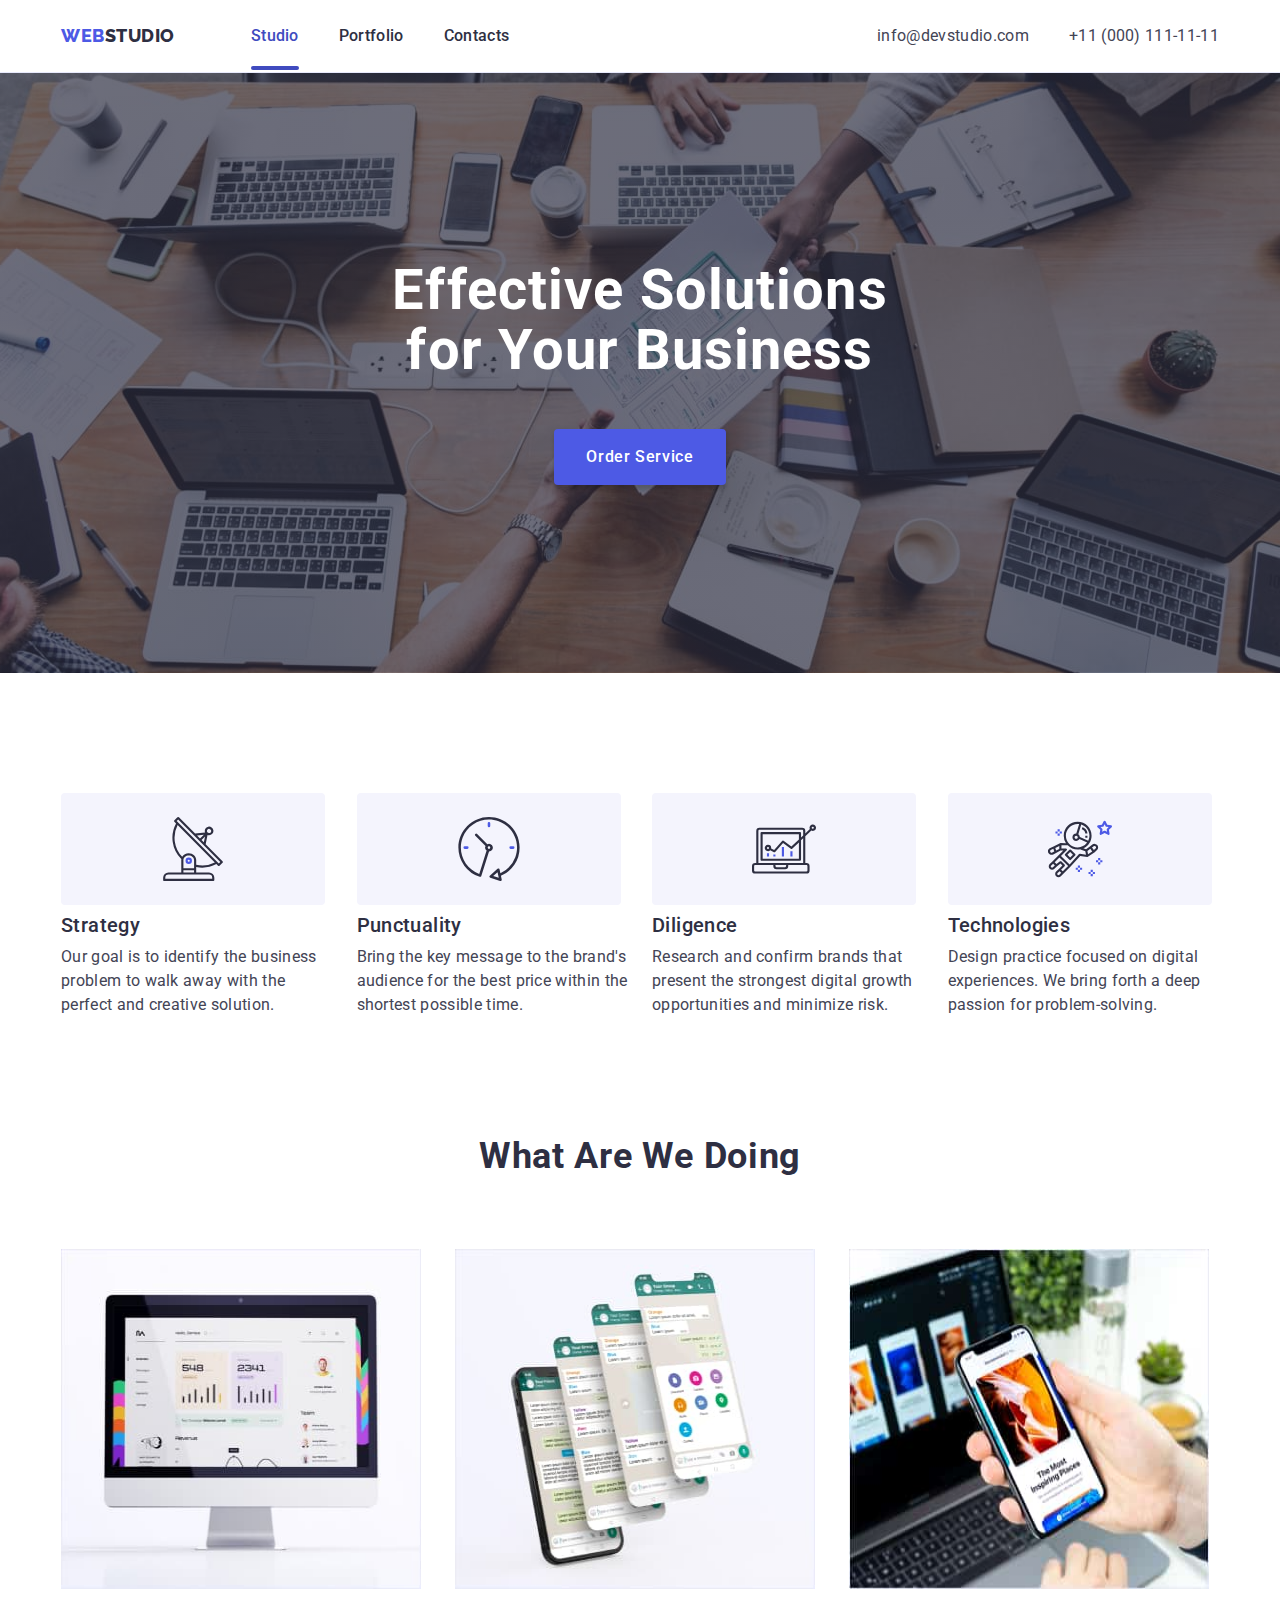
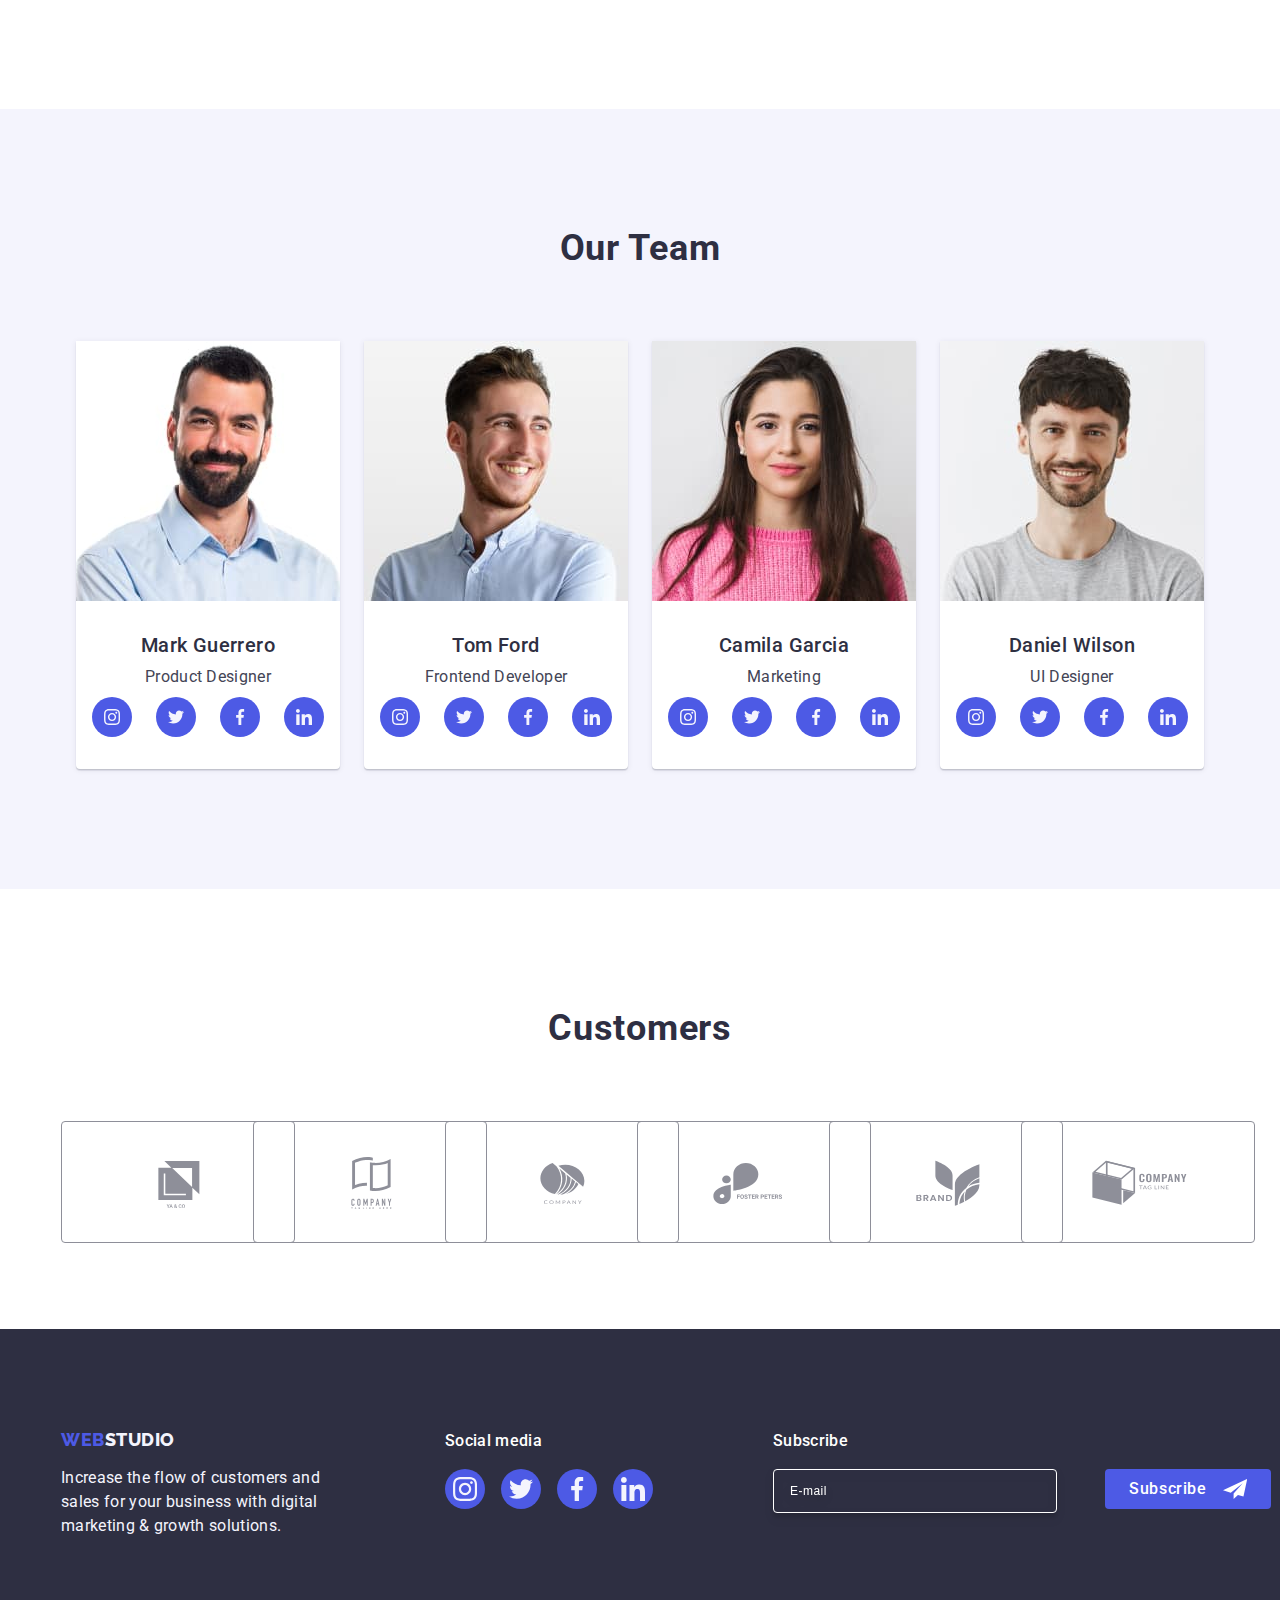
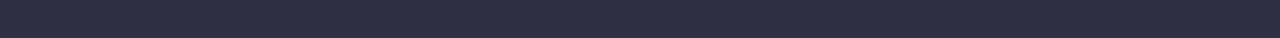
==== index.html @ d68e648c "start" ====
<!DOCTYPE html>
<html lang="en">
  <head>
    <meta charset="UTF-8" />
    <meta name="viewport" content="width=device-width, initial-scale=1.0" />
    <title>Studio</title>
    <link rel="preconnect" href="https://fonts.googleapis.com" />
    <link rel="preconnect" href="https://fonts.gstatic.com" crossorigin />
    <link
      href="https://fonts.googleapis.com/css2?family=Raleway:wght@800&family=Roboto:wght@400;500;700;900&display=swap"
      rel="stylesheet"
    />
    <link
      rel="stylesheet"
      href="https://cdnjs.cloudflare.com/ajax/libs/modern-normalize/2.0.0/modern-normalize.min.css"
      integrity="sha512-4xo8blKMVCiXpTaLzQSLSw3KFOVPWhm/TRtuPVc4WG6kUgjH6J03IBuG7JZPkcWMxJ5huwaBpOpnwYElP/m6wg=="
      crossorigin="anonymous"
      referrerpolicy="no-referrer"
    />
    <link rel="stylesheet" href="./css/stylis.css" />
  </head>

  <body>
    <header class="header">
      <div class="container header-container">
        <nav class="header-navigation">
          <a class="header-logo link" href="./index.html"
            >Web<span class="header-logo-color">Studio</span></a
          >
          <ul class="header-menu-list list">
            <li class="header-menu-item">
              <a class="header-menu-link link curren" href="./index.html"
                >Studio</a
              >
            </li>
            <li class="header-menu-item">
              <a class="header-menu-link link" href="./portfolio.html"
                >Portfolio</a
              >
            </li>
            <li class="header-menu-item">
              <a class="header-menu-link link" href="">Contacts</a>
            </li>
          </ul>
        </nav>
        <address class="header-address">
          <ul class="header-soc-list list">
            <li class="header-soc-item">
              <a href="mailto:info@devstudio.com" class="header-soc-link link"
                >info@devstudio.com</a
              >
            </li>
            <li class="header-soc-item">
              <a href="tel:+110001111111" class="header-soc-link link"
                >+11 (000) 111-11-11</a
              >
            </li>
          </ul>
        </address>
      </div>
    </header>

    <main>
      <section class="heder">
        <div class="container">
          <h1 class="heder-title">Effective Solutions for Your Business</h1>
          <button type="button" class="heder-btn" data-modal-open>
            Order Service
          </button>
        </div>
      </section>

      <section class="advantages">
        <div class="container">
          <h2 class="visually-hidden">Advantages</h2>
          <ul class="advantages-list list">
            <li class="advantages-item">
              <div class="advantages-item-top">
                <svg class="advantages-item-icon" width="64" height="64">
                  <use href="./images/icons.svg#icon-antenna-1"></use>
                </svg>
              </div>
              <h3 class="advantages-sub-title">Strategy</h3>
              <p class="advantages-item-text">
                Our goal is to identify the business problem to walk away with
                the perfect and creative solution.
              </p>
            </li>
            <li class="advantages-item">
              <div class="advantages-item-top">
                <svg class="advantages-item-icon" width="64" height="64">
                  <use href="./images/icons.svg#icon-clock-1"></use>
                </svg>
              </div>
              <h3 class="advantages-sub-title">Punctuality</h3>
              <p class="advantages-item-text">
                Bring the key message to the brand's audience for the best price
                within the shortest possible time.
              </p>
            </li>
            <li class="advantages-item">
              <div class="advantages-item-top">
                <svg class="advantages-item-icon" width="64" height="64">
                  <use href="./images/icons.svg#icon-diagram-1"></use>
                </svg>
              </div>
              <h3 class="advantages-sub-title">Diligence</h3>
              <p class="advantages-item-text">
                Research and confirm brands that present the strongest digital
                growth opportunities and minimize risk.
              </p>
            </li>
            <li class="advantages-item">
              <div class="advantages-item-top">
                <svg class="advantages-item-icon" width="64" height="64">
                  <use href="./images/icons.svg#icon-astronaut-1"></use>
                </svg>
              </div>
              <h3 class="advantages-sub-title">Technologies</h3>
              <p class="advantages-item-text">
                Design practice focused on digital experiences. We bring forth a
                deep passion for problem-solving.
              </p>
            </li>
          </ul>
        </div>
      </section>

      <section class="boing">
        <div class="container">
          <h2 class="boing-title">What are we doing</h2>
          <ul class="boing-list list">
            <li class="boing-item">
              <img src="./images/img-1.jpg" alt="/" width="360" height="340" />
            </li>
            <li class="boing-item">
              <img src="./images/img-2.jpg" alt="/" width="360" height="340" />
            </li>
            <li class="boing-item">
              <img src="./images/img-3.jpg" alt="/" width="360" height="340" />
            </li>
          </ul>
        </div>
      </section>

      <section class="team">
        <div class="container">
          <h2 class="team-title">Our Team</h2>
          <ul class="team-list list">
            <li class="team-item">
              <img
                src="./images/team-img-1.jpg"
                alt="Mark Guerrero"
                width="264"
                height="260"
              />
              <div class="team-list-section">
                <h3 class="team-our-title">Mark Guerrero</h3>
                <p class="team-item-text">Product Designer</p>
                <ul class="team-list-top list">
                  <li class="team-item-icon">
                    <a class="team-icons-wrap" href="instagram-2">
                      <svg class="team-icons" width="16" height="16">
                        <use href="./images/icons.svg#icon-instagram-2"></use>
                      </svg>
                    </a>
                  </li>
                  <li class="team-item-icon">
                    <a class="team-icons-wrap" href="twitter-1">
                      <svg class="team-icons" width="16" height="16">
                        <use href="./images/icons.svg#icon-twitter-1"></use>
                      </svg>
                    </a>
                  </li>
                  <li class="team-item-icon">
                    <a class="team-icons-wrap" href="facebook-1">
                      <svg class="team-icons" width="16" height="16">
                        <use href="./images/icons.svg#icon-facebook-1"></use>
                      </svg>
                    </a>
                  </li>
                  <li class="team-item-icon">
                    <a class="team-icons-wrap" href="linkedin-1">
                      <svg class="team-icons" width="16" height="16">
                        <use href="./images/icons.svg#icon-linkedin-1"></use>
                      </svg>
                    </a>
                  </li>
                </ul>
              </div>
            </li>
            <li class="team-item">
              <img
                class="team-pic"
                src="./images/team-img-2.jpg"
                alt="Tom Ford"
                width="264"
                height="260"
              />
              <div class="team-list-section">
                <h3 class="team-our-title">Tom Ford</h3>
                <p class="team-item-text">Frontend Developer</p>
                <ul class="team-list-top list">
                  <li class="team-item-icon">
                    <a class="team-icons-wrap" href="instagram-2">
                      <svg class="team-icons" width="16" height="16">
                        <use href="./images/icons.svg#icon-instagram-2"></use>
                      </svg>
                    </a>
                  </li>
                  <li class="team-item-icon">
                    <a class="team-icons-wrap" href="twitter-1">
                      <svg class="team-icons" width="16" height="16">
                        <use href="./images/icons.svg#icon-twitter-1"></use>
                      </svg>
                    </a>
                  </li>
                  <li class="team-item-icon">
                    <a class="team-icons-wrap" href="facebook-1">
                      <svg class="team-icons" width="16" height="16">
                        <use href="./images/icons.svg#icon-facebook-1"></use>
                      </svg>
                    </a>
                  </li>
                  <li class="team-item-icon">
                    <a class="team-icons-wrap" href="linkedin-1">
                      <svg class="team-icons" width="16" height="16">
                        <use href="./images/icons.svg#icon-linkedin-1"></use>
                      </svg>
                    </a>
                  </li>
                </ul>
              </div>
            </li>
            <li class="team-item">
              <img
                class="team-pic"
                src="./images/team-img-3.jpg"
                alt="Camila Garcia"
                width="264"
                height="260"
              />
              <div class="team-list-section">
                <h3 class="team-our-title">Camila Garcia</h3>
                <p class="team-item-text">Marketing</p>
                <ul class="team-list-top list">
                  <li class="team-item-icon">
                    <a class="team-icons-wrap" href="instagram-2">
                      <svg class="team-icons" width="16" height="16">
                        <use href="./images/icons.svg#icon-instagram-2"></use>
                      </svg>
                    </a>
                  </li>
                  <li class="team-item-icon">
                    <a class="team-icons-wrap" href="twitter-1">
                      <svg class="team-icons" width="16" height="16">
                        <use href="./images/icons.svg#icon-twitter-1"></use>
                      </svg>
                    </a>
                  </li>
                  <li class="team-item-icon">
                    <a class="team-icons-wrap" href="facebook-1">
                      <svg class="team-icons" width="16" height="16">
                        <use href="./images/icons.svg#icon-facebook-1"></use>
                      </svg>
                    </a>
                  </li>
                  <li class="team-item-icon">
                    <a class="team-icons-wrap" href="linkedin-1">
                      <svg class="team-icons" width="16" height="16">
                        <use href="./images/icons.svg#icon-linkedin-1"></use>
                      </svg>
                    </a>
                  </li>
                </ul>
              </div>
            </li>
            <li class="team-item">
              <img
                class="team-pic"
                src="./images/team-img-4.jpg"
                alt="Daniel Wilson"
                width="264"
                height="260"
              />
              <div class="team-list-section">
                <h3 class="team-our-title">Daniel Wilson</h3>
                <p class="team-item-text">UI Designer</p>
                <ul class="team-list-top list">
                  <li class="team-item-icon">
                    <a class="team-icons-wrap" href="instagram-2">
                      <svg class="team-icons" width="16" height="16">
                        <use href="./images/icons.svg#icon-instagram-2"></use>
                      </svg>
                    </a>
                  </li>
                  <li class="team-item-icon">
                    <a class="team-icons-wrap" href="twiter-1">
                      <svg class="team-icons" width="16" height="16">
                        <use href="./images/icons.svg#icon-twitter-1"></use>
                      </svg>
                    </a>
                  </li>
                  <li class="team-item-icon">
                    <a class="team-icons-wrap" href="facebook-1">
                      <svg class="team-icons" width="16" height="16">
                        <use href="./images/icons.svg#icon-facebook-1"></use>
                      </svg>
                    </a>
                  </li>
                  <li class="team-item-icon">
                    <a class="team-icons-wrap" href="linkedin-1">
                      <svg class="team-icons" width="16" height="16">
                        <use href="./images/icons.svg#icon-linkedin-1"></use>
                      </svg>
                    </a>
                  </li>
                </ul>
              </div>
            </li>
          </ul>
        </div>
      </section>

      <section class="besteleng">
        <div class="container">
          <h2 class="besteleng-title">Customers</h2>
          <ul class="besteleng-list list">
            <li class="besteleng-item">
              <a class="besteleng-item-top" href="icon-Logo-4">
                <svg class="besteleng-icon" width="104" height="56">
                  <use href="./images/icons.svg#icon-Logo-4"></use>
                </svg>
              </a>
            </li>
            <li class="besteleng-item">
              <a class="besteleng-item-top" href="icon-Logo-1">
                <svg class="besteleng-icon" width="104" height="56">
                  <use href="./images/icons.svg#icon-Logo-1"></use>
                </svg>
              </a>
            </li>
            <li class="besteleng-item">
              <a class="besteleng-item-top" href="icon-Logo-2">
                <svg class="besteleng-icon" width="104" height="56">
                  <use href="./images/icons.svg#icon-Logo-2"></use>
                </svg>
              </a>
            </li>
            <li class="besteleng-item">
              <a class="besteleng-item-top" href="icon-Logo-3">
                <svg class="besteleng-icon" width="104" height="56">
                  <use href="./images/icons.svg#icon-Logo-3"></use>
                </svg>
              </a>
            </li>
            <li class="besteleng-item">
              <a class="besteleng-item-top" href="icon-Logo">
                <svg class="besteleng-icon" width="104" height="56">
                  <use href="./images/icons.svg#icon-Logo"></use>
                </svg>
              </a>
            </li>
            <li class="besteleng-item">
              <a class="besteleng-item-top" href="icon-Logo-6">
                <svg class="besteleng-icon" width="104" height="56">
                  <use href="./images/icons.svg#icon-Logo-6"></use>
                </svg>
              </a>
            </li>
          </ul>
        </div>
      </section>
    </main>

    <footer class="footer">
      <div class="container footer-container">
        <div class="footer-logo-wrap">
          <a class="footer-logo-color link" href="./index.html"
            >Web<span class="footer-logo">Studio</span></a
          >
          <p class="footer-item-text">
            Increase the flow of customers and sales for your business with
            digital marketing & growth solutions.
          </p>
        </div>
        <div class="footer-icon">
          <p class="footer-text">Social media</p>
          <ul class="footer-icons-list list">
            <li class="footer-icons-item">
              <a class="footer-icons-link link" href="instagram-2">
                <svg class="footer-item-icons" width="24" height="24">
                  <use href="./images/icons.svg#icon-instagram-2"></use>
                </svg>
              </a>
            </li>
            <li class="footer-icons-item">
              <a class="footer-icons-link link" href="twitter-1">
                <svg class="footer-item-icons" width="24" height="24">
                  <use href="./images/icons.svg#icon-twitter-1"></use>
                </svg>
              </a>
            </li>
            <li class="footer-icons-item">
              <a class="footer-icons-link link" href="facebook-1">
                <svg class="footer-item-icons" width="24" height="24">
                  <use href="./images/icons.svg#icon-facebook-1"></use>
                </svg>
              </a>
            </li>
            <li class="footer-icons-item">
              <a class="footer-icons-link link" href="linkedin-1">
                <svg width="24" height="24" class="footer-item-icons">
                  <use href="./images/icons.svg#icon-linkedin-1"></use>
                </svg>
              </a>
            </li>
          </ul>
        </div>
        <div class="footer-button">
          <p class="footer-form-text">Subscribe</p>
          <form class="footer-form">
            <label aria-label="footer email input" class="footer-wrap">
              <input
                type="email"
                name="footer-main"
                class="footer-input"
                placeholder="E-mail"
              />
            </label>
            <button type="submit" class="footer-btn btn">
              Subscribe
              <svg class="footer-icon-btn" width="24" height="24">
                <use href="./images/icons.svg#icon-icon-teleg-1"></use>
              </svg>
            </button>
          </form>
        </div>
      </div>
    </footer>

    <div class="backdrop is-hidden" data-modal>
      <div class="modal">
        <button type="button" class="modal-close-btn" data-modal-close>
          <svg class="modal-icon-close" width="8" height="8">
            <use href="./images/icons.svg#icon-close-btn-1"></use>
          </svg>
        </button>
        <p class="modal-title">Leave your contacts and we will call you back</p>
        <form class="modal-form">
          <div class="modal-field">
            <label for="user-name" class="modal-label">Name</label>
            <div class="modal-input-wrap">
              <input
                type="text"
                class="modal-input"
                name="user-name"
                placeholder="Name*"
                required
                id="user-name"
              />
              <svg class="modal-icon" width="18" height="24">
                <use href="./images/icons.svg#icon-user"></use>
              </svg>
            </div>
          </div>
          <div class="modal-field">
            <label for="user-phone" class="modal-label">Phone</label>
            <div class="modal-input-wrap">
              <input
                type="tel"
                class="modal-input"
                name="user-phone"
                placeholder="Phone*"
                required
                id="user-phone"
              />
              <svg class="modal-icon" width="18" height="24">
                <use href="./images/icons.svg#icon-tel"></use>
              </svg>
            </div>
          </div>
          <div class="modal-field">
            <label for="user-email" class="modal-label">Email</label>
            <div class="modal-input-wrap">
              <input
                type="email"
                class="modal-input"
                name="user-email"
                placeholder="Email"
                id="user-email"
              />
              <svg class="modal-icon" width="18" height="24">
                <use href="./images/icons.svg#icon-email-1"></use>
              </svg>
            </div>
          </div>
          <div class="modal-close">
            <label for="user-comment" class="modal-label">Comment</label>
            <textarea
              name="user-comment"
              id="user-comment"
              class="modal-comment"
              placeholder="Text input"
            ></textarea>
          </div>
          <div class="modal-field-link">
            <input
              type="checkbox"
              id="user-privacy"
              name="user-privacy"
              value="true"
              class="modal-check visually-hidden"
            />
            <label for="user-privacy" class="modal-check-text">
              <span class="modal-check-wrap">
                <svg class="check-icon" width="10" height="8">
                  <use href="./images/icons.svg#icon-Vector-1"></use>
                </svg>
              </span>
              I accept the terms and conditions of the
              <a href="" class="modal-check-link"> Privacy Policy</a>
            </label>
          </div>
          <button type="submit" class="modal-form-btn">Send</button>
        </form>
      </div>
    </div>
    <script src="./is/model.js"></script>
  </body>
</html>
---- css/stylis.css ----
:root {
  --navyblue: #2e2f42;
  --slate: #434455;
  --iris: #4d5ae5;
  --ocean: #404bbf;
  --green: #31d0aa;
  --lightslate: #8e8f99;
  --cornflower: #e7e9fc;
  --cloud: #f4f4fd;
  --navyblue-modal: #2e2f42;
  --grey: #2e2f42;
  --white: #ffffff;
  --dairy: #fcfcfc;
}
body {
  font-family: "Raleway", sans-serif;
  font-family: "Roboto", sans-serif;
  background-color: var(--brand-color4);
  color: #434455;
  background-color: #fff;
  margin: 0;
  padding: 0;
  box-sizing: border-box;
}

.list {
  list-style: none;
}
.link {
  text-decoration: none;
  color: currentColor;
}
p,
h1,
h2,
h3,
h4,
h5,
h6 {
  margin-top: 0;
  margin-bottom: 0;
}
ul,
ol {
  padding-left: 0;
  margin-top: 0;
  margin-bottom: 0;
}
img {
  display: block;
}
.visually-hidden {
  position: absolute;
  width: 1px;
  height: 1px;
  margin: -1px;
  border: 0;
  padding: 0;
  white-space: nowrap;
  clip-path: inset(100%);
  clip: rect(0 0 0 0);
  overflow: hidden;
}
button {
  font-family: inherit;
  cursor: pointer;
}
.container {
  /* width: 1440px;*/
  width: 100%;
  max-width: 1158px;
  padding-left: 15px;
  padding-right: 15px;
  margin: 0 auto;
}
/**----------------HEADER--------------*/
.header {
  border-bottom: 1px solid #e7e9fc;
  box-shadow: 0px 2px 1px rgba(46, 47, 66, 0.08),
    0px 1px 1px rgba(46, 47, 66, 0.16), 0px 1px 6px rgba(46, 47, 66, 0.08);
}
.header-container {
  display: flex;
}
.header-navigation {
  display: flex;
  align-items: center;
}
.header-logo {
  color: var(--iris, #4d5ae5);
  font-family: "Raleway", sans-serif;
  font-size: 18px;
  font-weight: 800;
  line-height: 1.17;
  letter-spacing: 0.03em;
  text-transform: uppercase;
  max-width: 44px 70px;
  margin-right: 76px;
  position: relative;
}
.header-logo-color {
  color: var(--navyblue, #2e2f42);
  font-family: "Raleway", sans-serif;
  font-size: 18px;
  font-weight: 800;
  line-height: 1.17;
  letter-spacing: 0.03em;
  text-transform: uppercase;
}
.header-menu-list {
  display: flex;
  gap: 40px;
  justify-content: space-between;
  align-items: center;
}
.header-menu-item {
  padding: 24px 0;
}
.header-menu-link {
  color: var(--navyblue, #2e2f42);
  /* Body Medium */
  font-size: 16px;
  font-weight: 500;
  line-height: 1.5;
  letter-spacing: 0.02em;
  text-decoration: none;
  padding: 24px 0;
  transition: color 250ms cubic-bezier(0.4, 0, 0.2, 1);
}
.header-menu-link:hover,
.header-menu-link:focus {
  position: relative;
  color: var(--ocean, #404bbf);
}

.header-address {
  font-style: normal;
  margin-left: auto;
}
.header-soc-list {
  display: flex;
  gap: 40px;
  padding: 24px 0;
}
.header-soc-link {
  color: var(--slate, #434455);
  /* Body */
  font-size: 16px;
  line-height: 1.5;
  letter-spacing: 0.02em;
  transition: color 250ms cubic-bezier(0.4, 0, 0.2, 1);
}
.header-soc-link:hover,
.header-soc-link:focus {
  color: var(--ocean, #0015ff);
}
.curren::after {
  content: "";
  position: absolute;
  left: 0;
  bottom: -1px;
  height: 4px;
  background-color: #404bbf;
  border-radius: 2px;
  width: 100%;
}
.curren {
  position: relative;
  color: #404bbf;
}

/**----------------heder-------------*/
.heder {
  background-color: var(--navy-blue, #2e2f42);
  padding-top: 188px;
  padding-bottom: 188px;
  margin: 0 auto;
  color: var(--white-color);
  background-image: linear-gradient(
      rgba(46, 47, 66, 0.7),
      rgba(46, 47, 66, 0.7)
    ),
    url(../images/people-office1.jpg);
  max-width: 1440px;
  background-repeat: no-repeat;
  background-position: center;
  background-size: cover;
}
.heder-title {
  color: var(--white, #fff);
  text-align: center;
  /* Header 1 */
  font-size: 56px;
  max-width: 496px;
  margin: 0 auto 48px auto;
  line-height: 1.07;
  letter-spacing: 0.02em;
}
.heder-btn {
  color: var(--white, #fff);
  /* Button Text */
  cursor: pointer;
  font-size: 16px;
  font-weight: 500;
  line-height: 1.5;
  letter-spacing: 0.04em;
  background: var(--iris, #4d5ae5);
  display: block;
  min-width: 169px;
  padding: 16px 32px;
  margin: 0 auto;
  border: none;
  border-radius: 4px;
  box-shadow: 0px 4px 4px 0px rgba(0, 0, 0, 0.15);
  transition: background-color 250ms cubic-bezier(0.4, 0, 0.2, 1);
}
.heder-btn:hover,
.heder-btn:focus {
  background-color: #404bbf;
}

/**------------------ADVANTAGES------------*/
.advantages {
  padding-top: 120px;
  padding-bottom: 120px;
}

.advantages-list {
  display: flex;
  gap: 24px;
}
.advantages-item {
  width: calc((100% - 72px) / 4);
}
.advantages-sub-title {
  color: var(--navyblue, #2e2f42);
  /* Header 3 */
  font-size: 20px;
  font-weight: 500;
  line-height: 1.2;
  letter-spacing: 0.02em;
  margin-bottom: 8px;
}
.advantages-item-text {
  color: var(--slate, #434455);
  /* Body */
  font-size: 16px;
  line-height: 1.5;
  letter-spacing: 0.02em;
}
.advantages-item-top {
  width: 264px;
  height: 112px;
  flex-shrink: 0;
  display: flex;
  align-items: center;
  justify-content: center;
  border-radius: 4px;
  background: var(--cloud, #f4f4fd);
  margin-bottom: 8px;
}

/*--------------BOING--------------*/
.boing {
  padding-top: 0;
  padding-bottom: 120px;
}
.boing-list {
  display: flex;
  gap: 24px;
  list-style: none;
}
.boing-item {
  width: calc((100% - 48px) / 3);
  flex-direction: column;
  align-items: flex-start;
}
.boing-title {
  color: var(--navyblue, #2e2f42);
  /* Header 2 */
  text-align: center;
  font-size: 36px;
  line-height: 1.11;
  letter-spacing: 0.02em;
  text-transform: capitalize;
  margin-bottom: 72px;
}
/**-----------TEAM-----------------*/
.team {
  background: var(--cloud, #f4f4fd);
  padding: 120px 0;
}

.team-list {
  display: flex;
  justify-content: center;
  gap: 24px;
}
.team-title {
  color: var(--navyblue, #2e2f42);
  /* Header 2 */
  text-align: center;
  font-size: 36px;
  line-height: 1.11;
  letter-spacing: 0.02em;
  text-transform: capitalize;
  margin-bottom: 72px;
}
.team-item {
  width: calc((100% -72px) / 4);
  background: var(--white, #fff);
  border-radius: 0px 0px 4px 4px;
  box-shadow: 0px 1px 6px rgba(46, 47, 66, 0.08),
    0px 1px 1px rgba(46, 47, 66, 0.16), 0px 2px 1px rgba(46, 47, 66, 0.08);
}
.team-list-section {
  padding: 32px 0;
  text-align: center;
}
.team-our-title {
  color: var(--navyblue, #2e2f42);
  /* Header 3 */
  font-size: 20px;
  font-weight: 500;
  line-height: 1.2;
  letter-spacing: 0.02em;
  margin-bottom: 8px;
  text-align: center;
}
.team-item-text {
  color: var(--slate, #434455);
  /* Body */
  font-size: 16px;
  line-height: 1.5;
  letter-spacing: 0.02em;
  text-align: center;
  margin-bottom: 8px;
}
.team-list-top {
  display: flex;
  justify-content: center;
  gap: 24px;
}

.team-item-icon {
  width: 40px;
  height: 40px;
  display: flex;
  align-items: baseline;
}
.team-icons-wrap {
  width: 100%;
  height: 100%;
  background-color: #4d5ae5;
  border-radius: 50%;
  display: flex;
  align-items: center;
  justify-content: center;
  transition: background-color 250ms cubic-bezier(0.4, 0, 0.2, 1);
}
.team-icons-wrap:hover,
.team-icons-wrap:focus {
  background-color: #404bbf;
}
.team-icons {
  fill: #f4f4fd;
}
/**-----------------besteleng--------------*/

.besteleng {
  padding-top: 120px;
  padding-bottom: 120px;
}
.besteleng-title {
  color: var(--navyblue, #2e2f42);
  text-align: center;
  /* Header 2 */
  font-size: 36px;
  line-height: 1.11;
  letter-spacing: 0.02em;
  text-transform: capitalize;
  margin-bottom: 72px;
}
.besteleng-list {
  display: flex;
  gap: 24px;
}
.besteleng-item {
  width: calc((100% - 120px) / 6);
  width: 168px;
  height: 88px;
}
.besteleng-item-top {
  padding: 16px 32px;
  width: 100%;
  height: 100%;
  /*flex-shrink: 0;*/
  display: flex;
  align-items: center;
  justify-content: center;
  border-radius: 4px;
  border: 1px solid var(--lightslate, #8e8f99);
  color: var(--lightslate);
  transition: border-color 250ms cubic-bezier(0.4, 0, 0.2, 1),
    color 250ms cubic-bezier(0.4, 0, 0.2, 1);
}
.besteleng-icon {
  fill: currentColor;
}
.besteleng-item-top:hover,
.besteleng-item-top:focus {
  border-color: #404bbf;
  color: #404bbf;
}
.besteleng-item-top:hover .besteleng-icon {
  color: #404bbf;
}

/**-----------------FOOTER-----------------*/

.footer {
  background: var(--navyblue, #2e2f42);
  padding-top: 100px;
  padding-bottom: 100px;
}
.footer-container {
  display: flex;
  align-items: baseline;
}

.footer-logo-wrap {
  margin-right: 120px;
}
.footer-logo {
  color: var(--cloud, #f4f4fd);
  font-family: "Raleway", sans-serif;
  font-size: 18px;
  font-weight: 800;
  line-height: 1.17;
  letter-spacing: 0.03em;
  text-transform: uppercase;
  max-width: 44px 70px;
  display: inline-block;
}
.footer-logo-color {
  color: var(--iris, #4d5ae5);
  font-family: "Raleway", sans-serif;
  font-size: 18px;
  font-weight: 800;
  line-height: 1.17;
  letter-spacing: 0.03em;
  text-transform: uppercase;
  display: inline-block;
  margin-bottom: 16px;
}
.footer-item-text {
  color: var(--cloud, #f4f4fd);
  /* Body */
  font-size: 16px;
  line-height: 1.5;
  letter-spacing: 0.02em;
  width: 264px;
}
.footer-item-title {
  color: var(--white, #fff);
  /* Body Medium */
  font-size: 16px;
  font-weight: 500;
  line-height: 1.5;
  letter-spacing: 0.02em;
}

.footer-text {
  color: var(--white, #fff);
  /* Body Medium */
  font-size: 16px;
  font-weight: 500;
  line-height: 1.5;
  letter-spacing: 0.02em;
  margin-bottom: 16px;
}
.footer-icon {
  margin-right: 120px;
}

.footer-icons-list {
  display: flex;
  gap: 16px;
}
.footer-icons-item {
  width: 40px;
  height: 40px;
}
.footer-icons-link {
  width: 100%;
  height: 100%;
  background-color: #4d5ae5;
  border-radius: 50%;
  display: flex;
  align-items: center;
  justify-content: center;
  transition: background-color 250ms cubic-bezier(0.4, 0, 0.2, 1);
}
.footer-icons-link:hover,
.footer-icons-link:focus {
  background-color: #31d0aa;
}
.footer-item-icons {
  fill: #f4f4fd;
}
.footer-form {
  gap: 24px;
  display: flex;
  justify-content: space-between;
}

.footer-form-text {
  color: var(--white, #fff);
  /* Body Medium */
  font-size: 16px;
  font-weight: 500;
  line-height: 1.5;
  letter-spacing: 0.02em;
  margin-bottom: 16px;
}
.footer-input {
  width: 264px;
  height: 40px;
  padding-left: 16px;
  border-radius: 4px;
  border: 1px solid var(--white, #fff);
  box-shadow: 0px 4px 4px 0px rgba(0, 0, 0, 0.15);
  background: var(--navyblue, #2e2f42);
  background-color: transparent;
  margin-right: 24px;
  font-size: 12px;
  line-height: 1.5;
  letter-spacing: 0.04em;
  filter: drop-shadow(0px 4px 4px rgba(0, 0, 0, 0.15));
  color: #ffffff;
}
.footer-input::placeholder {
  color: #ffffff;
  font-size: 12px;
  line-height: 2;
  letter-spacing: 0.04em;
}
.footer-btn.btn {
  min-width: 165px;
  height: 40px;
  display: flex;
  justify-content: center;
  align-items: center;
  font-family: "Roboto", sans-serif;
  font-size: 16px;
  font-weight: 500;
  line-height: 1.5;
  letter-spacing: 0.04em;
  padding: 8px 24px;
  cursor: pointer;
  background-color: #4d5ae5;
  border: none;
  border-radius: 4px;
  color: #ffffff;
}
.footer-icon-btn {
  margin-left: 16px;
  fill: #ffffff;
}
/*--------------------MODAL-----------------------*/

.backdrop {
  position: fixed;
  width: 100%;
  height: 100%;
  background-color: rgba(76, 76, 76, 0.596);
  top: 0;
  background-color: rgba(46, 47, 66, 0.4);
  transition: opacity 250ms cubic-bezier(0.4, 0, 0.2, 1),
    visibility 250ms cubic-bezier(0.4, 0, 0.2, 1);
}
.modal {
  position: absolute;
  top: 50%;
  left: 50%;
  transform: translate(-50%, -50%);
  width: 408px;
  min-height: 584px;
  border-radius: 4px;
  background: var(--dairy, #fcfcfc);
  box-shadow: 0px 2px 1px 0px rgba(0, 0, 0, 0.2),
    0px 1px 3px 0px rgba(0, 0, 0, 0.12), 0px 1px 1px 0px rgba(0, 0, 0, 0.14);
  transition: transform 250ms cubic-bezier(0.4, 0, 0.2, 1);
  padding: 72px 24px 24px 24px;
  margin-bottom: 8px;
}
.modal-close-btn {
  position: absolute;
  top: 24px;
  right: 24px;
  width: 24px;
  height: 24px;
  border-radius: 50%;
  display: flex;
  align-items: center;
  justify-content: center;
  background-color: #e7e9fc;
  border: 1px solid rgba(0, 0, 0, 0.1);
  padding: 0;
  stroke-width: 1px;
  stroke: rgba(0, 0, 0, 0.1);
  transition: background-color 250ms cubic-bezier(0.4, 0, 0.2, 1),
    border 250ms cubic-bezier(0.4, 0, 0.2, 1);
}
.modal-close-btn:hover,
.modal-close-btn:focus {
  background-color: #404bbf;
  border: none;
  fill: #ffffff;
}
.modal-icon {
  transition: fill 250ms cubic-bezier(0.4, 0, 0.2, 1);
}
.is-hidden {
  opacity: 0;
  visibility: hidden;
  pointer-events: none;
}
.modal-icon-close {
  position: absolute;
  left: 8px;
}
.modal-close-btn {
}
.modal-title {
  color: var(--navyblue, #2e2f42);
  text-align: center;
  /* Body Medium */
  font-size: 16px;
  font-weight: 500;
  line-height: 1.5;
  letter-spacing: 0.02em;
  margin-bottom: 16px;
}
.modal-input {
  width: 100%;
  height: 40px;
  background-color: transparent;
  border-radius: 4px;
  border: 1px solid rgba(46, 47, 66, 0.4);
  padding-left: 38px;

  font-size: 14px;
  outline: transparent;
  transition: border-color 250ms cubic-bezier(0.4, 0, 0.2, 1);
}
.modal-input:focus {
  border-color: #4d5ae5;
}
.modal-input:focus + .modal-icon {
  fill: #4d5ae5;
}
.modal-input::placeholder {
  font-size: 14px;
}
.modal-input:required {
}
.modal-field {
  margin-bottom: 8px;
}
.modal-label {
  font-size: 12px;
  line-height: 1.17;
  letter-spacing: 0.04em;
  color: #8e8f99;
  margin-bottom: 4px;
  display: block;
}
.modal-input-wrap {
  position: relative;
  margin-bottom: 16px;
}
.modal-icon {
  stroke: #2e2f42;
  position: absolute;
  left: 16px;
  top: 50%;
  transform: translateY(-50%);
  transition: fill 250ms cubic-bezier(0.4, 0, 0.2, 1);
}
.modal-close {
  margin-bottom: 16px;
}
.modal-comment {
  width: 100%;
  height: 120px;
  font-size: 12px;
  line-height: 1.17;
  letter-spacing: 0.04em;
  color: rgba(46, 47, 66, 0.4);
  border: 1px solid rgba(46, 47, 66, 0.4);
  background-color: transparent;
  border-radius: 4px;
  padding: 8px 16px;
  outline: transparent;
  transition: border-color 250ms cubic-bezier(0.4, 0, 0.2, 1);
  resize: none;
}
.modal-comment:focus {
  border-color: #4d5ae5;
}
.modal-field-link {
  margin-bottom: 24px;
}
.modal-check-text {
  color: var(--lightslate, #8e8f99);
  /* Small Text */
  font-size: 12px;
  line-height: 1.17;
  letter-spacing: 0.04em;
  align-items: center;
}
.modal-check-link {
  color: var(--iris, #4d5ae5);
  /* Link Text */
  font-size: 12px;
  line-height: 1.3;
  letter-spacing: 0.04;
  margin-left: 16px;
}
.modal-check-text span {
  width: 16px;
  height: 16px;
  border-radius: 2px;
  border: 1px solid rgba(46, 47, 66, 0.4);
  margin-right: 8px;
  display: inline-flex;
  align-items: center;
  justify-content: center;
  fill: transparent;
  transition: background-color 250ms cubic-bezier(0.4, 0, 0.2, 1),
    border 250ms cubic-bezier(0.4, 0, 0.2, 1),
    fill 250ms cubic-bezier(0.4, 0, 0.2, 1);
}
.modal-check:checked + .modal-check-text span {
  background-color: #404bbf;
  border: none;
  fill: #f4f4fd;
}
.modal-check:focus + .modal-check-text span {
  border-color: #4d5ae5;
}
.modal-form-btn {
  min-width: 169px;
  height: 56px;
  font-family: "Roboto", sans-serif;
  border-radius: 4px;
  background: var(--dairy, #fcfcfc);
  display: block;
  font-size: 16px;
  font-weight: 500;
  line-height: 1.5;
  letter-spacing: 0.04em;
  color: #ffffff;
  padding: 16px 32px;
  border: none;
  margin: 0 auto;
  align-items: center;
  cursor: point-er;
  border-radius: 4px;
  background-color: #4d5ae5;
  box-shadow: 0px 4px 4px 0px rgba(0, 0, 0, 0.15);
  transition: background-color 250ms cubic-bezier(0.4, 0, 0.2, 1);
}

/***------------PORTFOLIO-------------*/

/**-----------------GALERY-----------*/
.galery-btn {
  padding-top: 96px;
  padding-bottom: 120px;
}
.galery-btn-link {
  display: flex;
  gap: 24px;
  justify-content: center;
  margin-bottom: 72px;
}

.btn-item {
  color: var(--iris, #4d5ae5);
  /* Button Text */
  font-family: inherit;
  text-align: center;
  cursor: pointer;
  font-size: 16px;
  font-weight: 500;
  line-height: 1.5;
  letter-spacing: 0.04em;
  display: flex;
  padding: 12px 24px;
  justify-content: center;
  align-items: flex-start;
  border-radius: 4px;
  border: 1px solid #e7e9fc;
  background: var(--cloud, #f4f4fd);
  transition: color 250ms cubic-bezier(0.4, 0, 0.2, 1),
    background-color 250ms cubic-bezier(0.4, 0, 0.2, 1),
    border-color 250ms cubic-bezier(0.4, 0, 0.2, 1),
    box-shadow 250ms cubic-bezier(0.4, 0, 0.2, 1);
}

.btn-item:hover,
.btn-item:focus {
  color: var(--white, #fff);
  background: var(--ocean, #404bbf);
  border: 1px solid transparent;
  box-shadow: 0px 3px 1px rgba(0, 0, 0, 0.1), 0px 2px 1px rgba(0, 0, 0, 0.08),
    0px 2px 2px rgba(0, 0, 0, 0.12);
}
.galery-list {
  display: flex;
  justify-content: center;
  flex-wrap: wrap;
  column-gap: 24px;
  row-gap: 48px;
  background: var(--white, #fff);
}
.galery-list-item {
  width: calc((100% - 48px) / 3);
}
.galery-list-item:hover,
.galery-list-item:focus {
}
.galery-title {
  display: block;
  transition: box-shadow 250ms cubic-bezier(0.4, 0, 0.2, 1);
}
.galery-title:hover,
.galery-title:focus {
  box-shadow: 0px 2px 1px 0px rgba(46, 47, 66, 0.08),
    0px 1px 1px 0px rgba(46, 47, 66, 0.16),
    0px 1px 6px 0px rgba(46, 47, 66, 0.08);
}
.galery-title:hover .galery-cover-text,
.galery-title:focus .galery-cover-text {
  transform: translateY(0%);
}
.galery-title-link {
  padding: 32px 16px;
  border: 1px solid #e7e9fc;
  border-top: none;
}
.galery-content-wrap {
  position: relative;
  overflow: hidden;
}
.galery-cover-text {
  position: absolute;
  top: 0;
  color: var(--cloud, #f4f4fd);
  /* Body */
  font-size: 16px;
  line-height: 1.5;
  letter-spacing: 0.02em;
  padding: 40px 32px;
  height: 100%;
  background-color: #4d5ae5;
  transform: translateY(100%);
  transition: transform 250ms cubic-bezier(0.4, 0, 0.2, 1);
}
.section-galery-title {
  color: var(--navyblue, #2e2f42);
  /* Header 3 */
  font-size: 20px;
  font-weight: 500;
  line-height: 1.2;
  letter-spacing: 0.02em;
  margin-bottom: 8px;
}
.section-galery-text {
  color: var(--slate, #434455);
  /* Body */
  font-size: 16px;
  line-height: 1.5;
  letter-spacing: 0.02em;
  height: 100%;
  width: 100%;
}
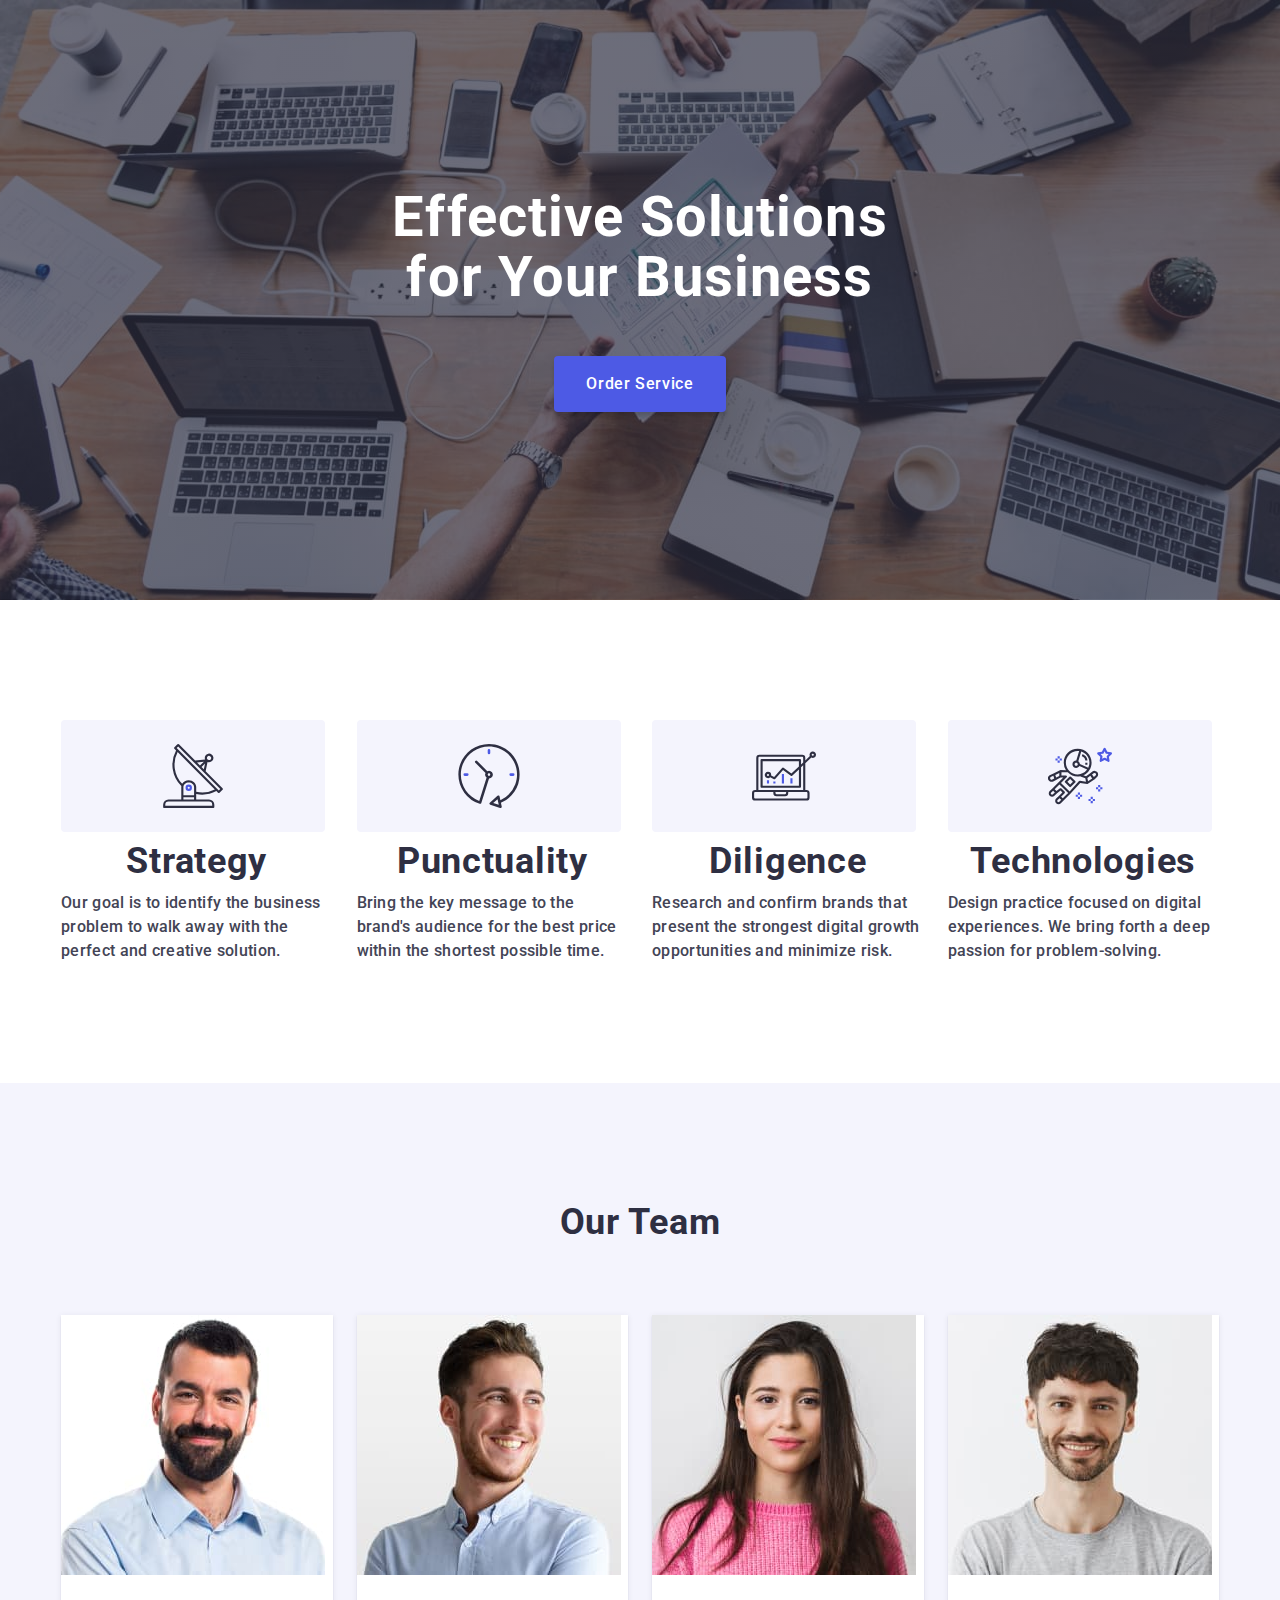
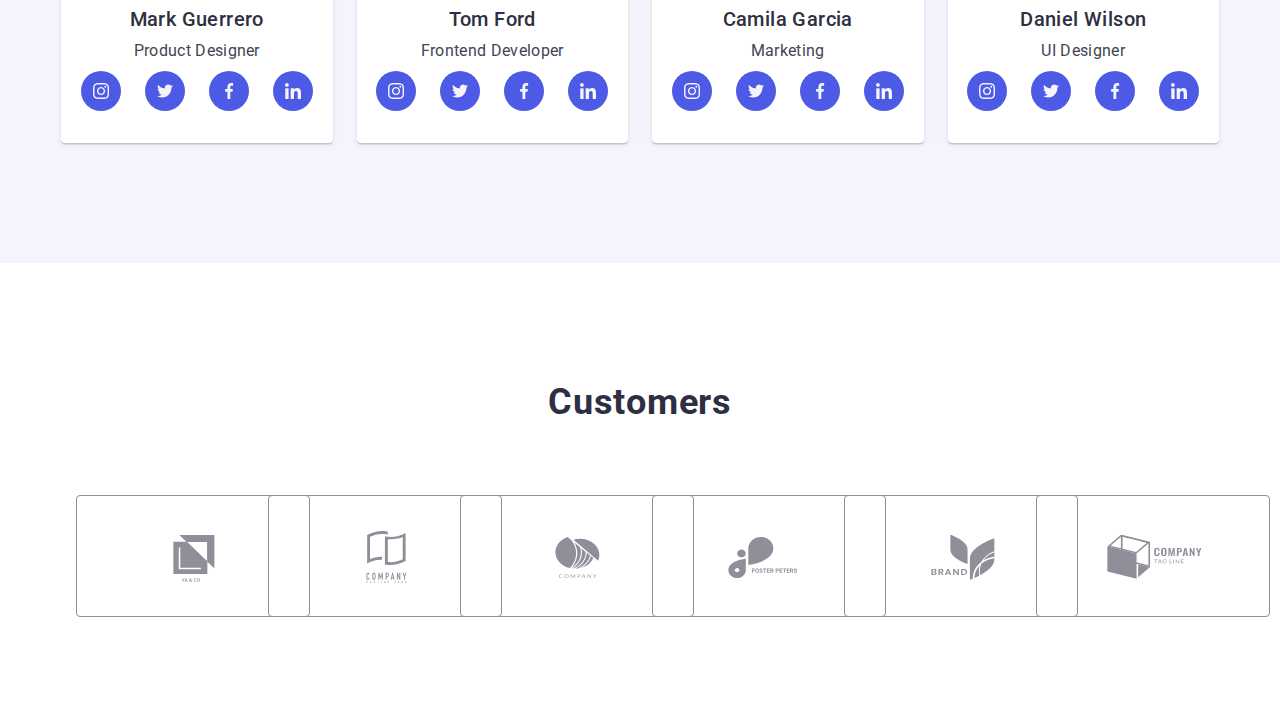
==== commit 73ce157d: "++++" ====
--- a/index.html
+++ b/index.html
@@ -18,10 +18,11 @@
       referrerpolicy="no-referrer"
     />
     <link rel="stylesheet" href="./css/stylis.css" />
+    <link rel="stylesheet" href="./css/media.css" />
   </head>
 
   <body>
-    <header class="header">
+    <!-- <header class="header">
       <div class="container header-container">
         <nav class="header-navigation">
           <a class="header-logo link" href="./index.html"
@@ -58,7 +59,7 @@
           </ul>
         </address>
       </div>
-    </header>
+    </header> -->
 
     <main>
       <section class="heder">
@@ -126,7 +127,7 @@
         </div>
       </section>
 
-      <section class="boing">
+      <!-- <section class="boing">
         <div class="container">
           <h2 class="boing-title">What are we doing</h2>
           <ul class="boing-list list">
@@ -141,13 +142,13 @@
             </li>
           </ul>
         </div>
-      </section>
+      </section> -->
 
       <section class="team">
         <div class="container">
           <h2 class="team-title">Our Team</h2>
           <ul class="team-list list">
-            <li class="team-item">
+            <li class="team-item team-card">
               <img
                 src="./images/team-img-1.jpg"
                 alt="Mark Guerrero"
@@ -189,7 +190,7 @@
                 </ul>
               </div>
             </li>
-            <li class="team-item">
+            <li class="team-item team-card">
               <img
                 class="team-pic"
                 src="./images/team-img-2.jpg"
@@ -232,7 +233,7 @@
                 </ul>
               </div>
             </li>
-            <li class="team-item">
+            <li class="team-item team-card">
               <img
                 class="team-pic"
                 src="./images/team-img-3.jpg"
@@ -275,7 +276,7 @@
                 </ul>
               </div>
             </li>
-            <li class="team-item">
+            <li class="team-item team-card">
               <img
                 class="team-pic"
                 src="./images/team-img-4.jpg"
@@ -373,7 +374,7 @@
       </section>
     </main>
 
-    <footer class="footer">
+    <!-- <footer class="footer">
       <div class="container footer-container">
         <div class="footer-logo-wrap">
           <a class="footer-logo-color link" href="./index.html"
@@ -437,7 +438,7 @@
           </form>
         </div>
       </div>
-    </footer>
+    </footer>  -->
 
     <div class="backdrop is-hidden" data-modal>
       <div class="modal">
--- a/css/stylis.css
+++ b/css/stylis.css
@@ -172,8 +172,8 @@
 /**----------------heder-------------*/
 .heder {
   background-color: var(--navy-blue, #2e2f42);
-  padding-top: 188px;
-  padding-bottom: 188px;
+  padding-top: 112px;
+  padding-bottom: 112px;
   margin: 0 auto;
   color: var(--white-color);
   background-image: linear-gradient(
@@ -190,7 +190,8 @@
   color: var(--white, #fff);
   text-align: center;
   /* Header 1 */
-  font-size: 56px;
+  font-size: 36px;
+  font-weight: 700;
   max-width: 496px;
   margin: 0 auto 48px auto;
   line-height: 1.07;
@@ -221,43 +222,47 @@
 
 /**------------------ADVANTAGES------------*/
 .advantages {
-  padding-top: 120px;
-  padding-bottom: 120px;
+  padding: 96px 0;
 }
 
 .advantages-list {
   display: flex;
-  gap: 24px;
+  flex-wrap: wrap;
+  gap: 72px;
 }
 .advantages-item {
-  width: calc((100% - 72px) / 4);
-}
+  /* width: calc((100% - 72px) / 4); */
+}
+
 .advantages-sub-title {
   color: var(--navyblue, #2e2f42);
   /* Header 3 */
-  font-size: 20px;
-  font-weight: 500;
+  font-size: 36px;
+  font-weight: 700;
   line-height: 1.2;
   letter-spacing: 0.02em;
+  text-align: center;
   margin-bottom: 8px;
+  display: flex;
+  justify-content: center;
+  text-transform: capitalize;
 }
 .advantages-item-text {
   color: var(--slate, #434455);
   /* Body */
   font-size: 16px;
+  font-weight: 500;
   line-height: 1.5;
   letter-spacing: 0.02em;
 }
 .advantages-item-top {
-  width: 264px;
-  height: 112px;
-  flex-shrink: 0;
-  display: flex;
-  align-items: center;
-  justify-content: center;
-  border-radius: 4px;
-  background: var(--cloud, #f4f4fd);
-  margin-bottom: 8px;
+  display: none;
+}
+.advantages-item-icon {
+  position: absolute;
+  top: 50%;
+  left: 50%;
+  transform: translate(-50%, -50%);
 }
 
 /*--------------BOING--------------*/
@@ -288,26 +293,29 @@
 /**-----------TEAM-----------------*/
 .team {
   background: var(--cloud, #f4f4fd);
-  padding: 120px 0;
+  padding: 96px 0;
 }
 
 .team-list {
   display: flex;
-  justify-content: center;
-  gap: 24px;
+  flex-wrap: wrap;
+  justify-content: center;
+  gap: 72px 24px;
 }
 .team-title {
   color: var(--navyblue, #2e2f42);
   /* Header 2 */
   text-align: center;
   font-size: 36px;
+  font-weight: 700;
   line-height: 1.11;
   letter-spacing: 0.02em;
   text-transform: capitalize;
   margin-bottom: 72px;
 }
 .team-item {
-  width: calc((100% -72px) / 4);
+  margin: 0 auto;
+  /* width: calc((100% -72px) / 4); */
   background: var(--white, #fff);
   border-radius: 0px 0px 4px 4px;
   box-shadow: 0px 1px 6px rgba(46, 47, 66, 0.08),
@@ -368,8 +376,7 @@
 /**-----------------besteleng--------------*/
 
 .besteleng {
-  padding-top: 120px;
-  padding-bottom: 120px;
+  padding: 96px 0;
 }
 .besteleng-title {
   color: var(--navyblue, #2e2f42);
@@ -383,10 +390,12 @@
 }
 .besteleng-list {
   display: flex;
-  gap: 24px;
+  flex-wrap: wrap;
+  justify-content: center;
+  gap: 72px 24px;
 }
 .besteleng-item {
-  width: calc((100% - 120px) / 6);
+  /* width: calc((100% - 120px) / 6); */
   width: 168px;
   height: 88px;
 }
--- a/css/media.css
+++ b/css/media.css
@@ -0,0 +1,85 @@
+@media screen and (min-width: 428px) {
+  .container {
+    max-width: 426px;
+  }
+}
+
+@media screen and (min-width: 768px) {
+  .heder-title {
+    color: var(--white, #fff);
+    text-align: center;
+    /* Header 1 */
+    font-size: 56px;
+    max-width: 496px;
+    margin: 0 auto 48px auto;
+    line-height: 1.07;
+    letter-spacing: 0.02em;
+  }
+  .container {
+    max-width: 766px;
+  }
+  .advantages-item {
+    width: calc((100% - 72px) / 2);
+  }
+  /* .team-item {
+    width: calc((100% - 72px) / 2);
+  } */
+}
+
+@media screen and (min-width: 1158px) {
+  .heder {
+    padding-top: 188px;
+    padding-bottom: 188px;
+  }
+  .heder-title {
+    color: var(--white, #fff);
+    text-align: center;
+    /* Header 1 */
+    font-size: 56px;
+    max-width: 496px;
+    margin: 0 auto 48px auto;
+    line-height: 1.07;
+    letter-spacing: 0.02em;
+  }
+  .container {
+    max-width: 1158px;
+  }
+  .advantages {
+    padding-top: 120px;
+    padding-bottom: 120px;
+  }
+  .advantages-item {
+    width: calc((100% - 72px) / 4);
+  }
+  .advantages-list {
+    gap: 24px;
+  }
+  .advantages-item-top {
+    width: 264px;
+    height: 112px;
+    align-items: center;
+    justify-content: center;
+    border-radius: 4px;
+    background: var(--cloud, #f4f4fd);
+    margin-bottom: 8px;
+    display: flex;
+    position: relative;
+    gap: 24px;
+  }
+  .team {
+    padding: 120px 0;
+  }
+  .team-item {
+    width: calc((100% - 72px) / 4);
+  }
+  .team-list {
+    gap: 24px;
+  }
+  .besteleng {
+    padding-top: 120px;
+    padding-bottom: 120px;
+  }
+  .besteleng-list {
+    gap: 24px;
+  }
+}
